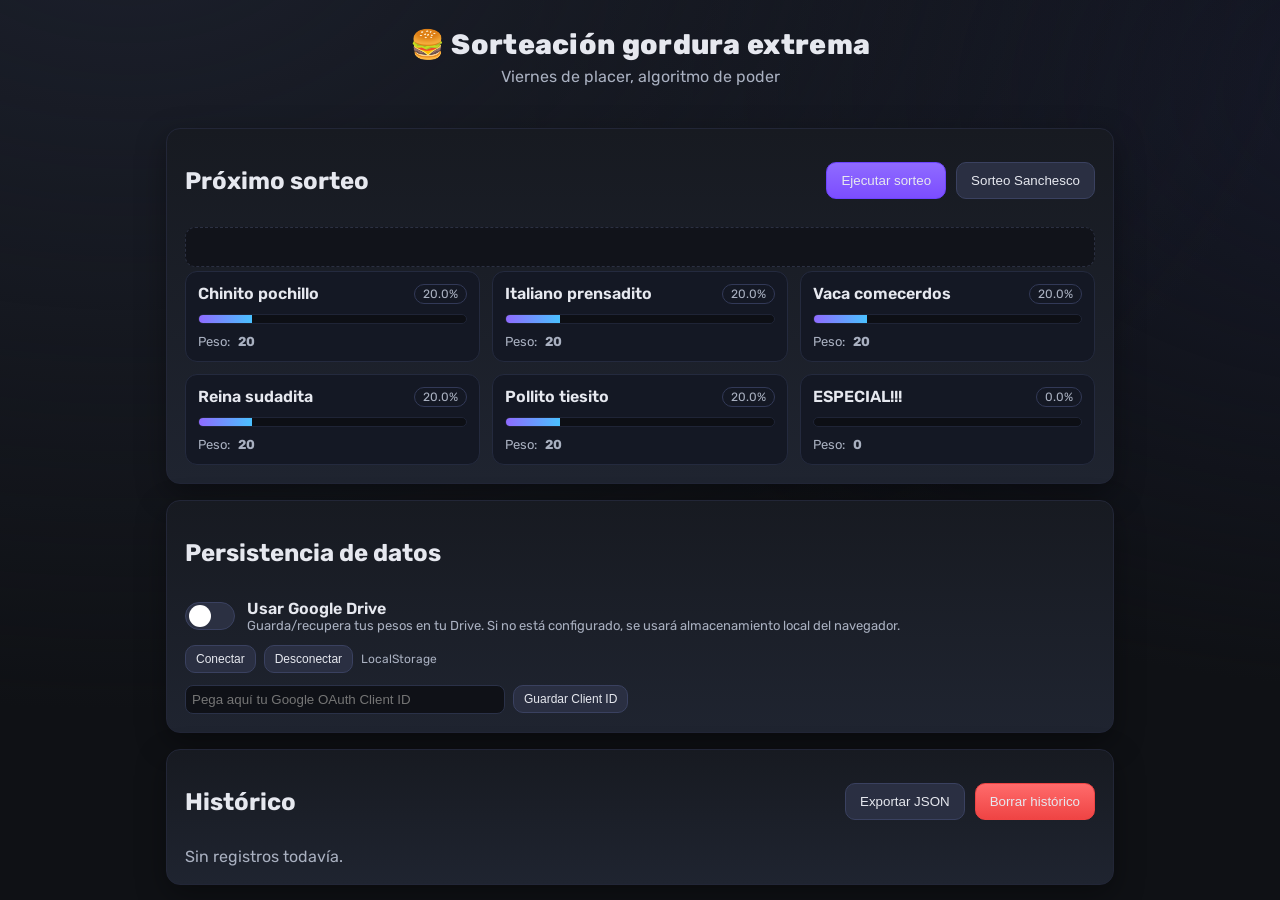
==== index.html @ 3c3dd8ac "chore(pages): index.html raíz que redirige a PROGRAMA_WEB_ISMAEL/ para compatibilidad con 'Deploy fr" ====
<!DOCTYPE html>
<html lang="es">
  <head>
    <meta charset="UTF-8" />
    <meta name="viewport" content="width=device-width, initial-scale=1" />
    <title>Redirigiendo a la app…</title>
    <meta http-equiv="refresh" content="0; url=./PROGRAMA_WEB_ISMAEL/" />
    <link rel="canonical" href="./PROGRAMA_WEB_ISMAEL/" />
    <style>body{font-family:system-ui,Segoe UI,Arial,sans-serif;padding:20px}a{color:#0366d6}</style>
  </head>
  <body>
    <p>Redirigiendo a <a href="./PROGRAMA_WEB_ISMAEL/">PROGRAMA_WEB_ISMAEL</a>…</p>
  </body>
  </html>
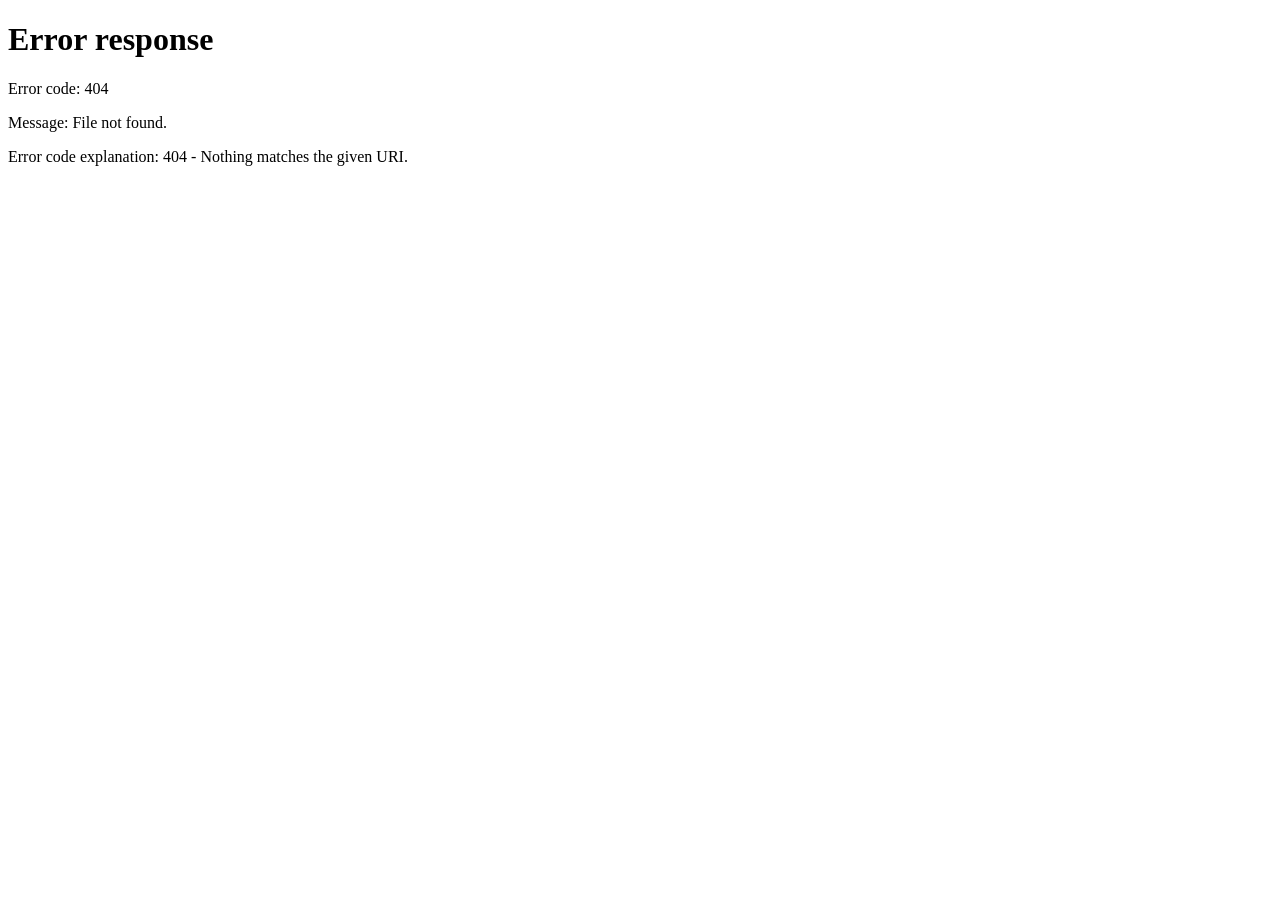
==== commit 0af11e37: "fix(PWA): rutas absolutas para GH Pages; start_url y scope corregidos; UI estado de guardado. chore:" ====
--- a/index.html
+++ b/index.html
@@ -4,11 +4,11 @@
     <meta charset="UTF-8" />
     <meta name="viewport" content="width=device-width, initial-scale=1" />
     <title>Redirigiendo a la app…</title>
-    <meta http-equiv="refresh" content="0; url=./PROGRAMA_WEB_ISMAEL/" />
-    <link rel="canonical" href="./PROGRAMA_WEB_ISMAEL/" />
+  <meta http-equiv="refresh" content="0; url=/PROGRAMA_GORDERIA_EXTREMA/PROGRAMA_WEB_ISMAEL/" />
+  <link rel="canonical" href="/PROGRAMA_GORDERIA_EXTREMA/PROGRAMA_WEB_ISMAEL/" />
     <style>body{font-family:system-ui,Segoe UI,Arial,sans-serif;padding:20px}a{color:#0366d6}</style>
   </head>
   <body>
-    <p>Redirigiendo a <a href="./PROGRAMA_WEB_ISMAEL/">PROGRAMA_WEB_ISMAEL</a>…</p>
+    <p>Redirigiendo a <a href="/PROGRAMA_GORDERIA_EXTREMA/PROGRAMA_WEB_ISMAEL/">PROGRAMA_WEB_ISMAEL</a>…</p>
   </body>
   </html>
